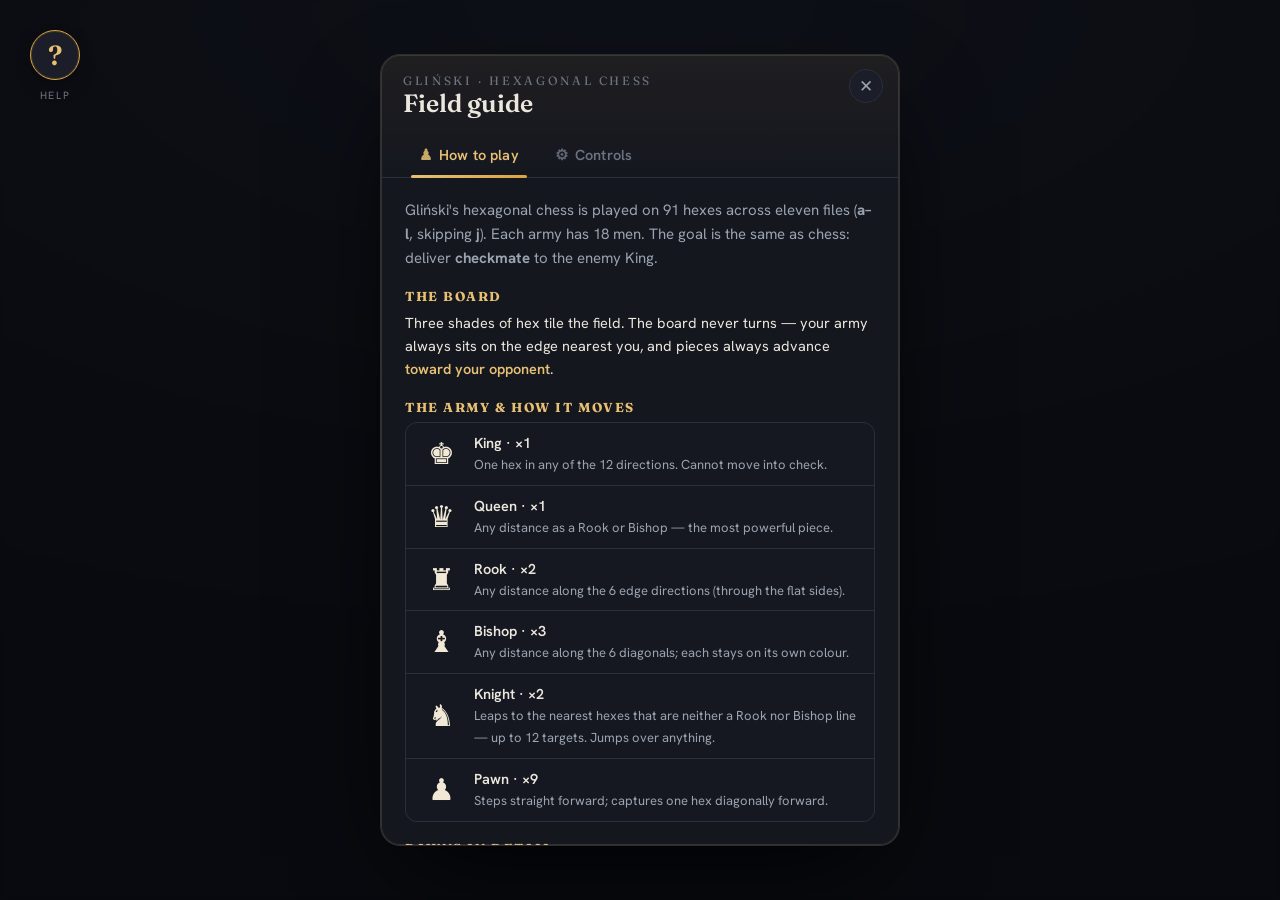
==== mockups/help.html @ 72e5f499 "Add in-app help: dual-facing "Field guide" with How-to-play & Controls A round brass "?" button in e" ====
<!DOCTYPE html>
<html lang="en">
<head>
<meta charset="utf-8">
<meta name="viewport" content="width=device-width, initial-scale=1">
<title>Hexagonal Chess — Help</title>
<link rel="preconnect" href="https://fonts.googleapis.com">
<link rel="preconnect" href="https://fonts.gstatic.com" crossorigin>
<link href="https://fonts.googleapis.com/css2?family=Fraunces:opsz,wght@9..144,400;9..144,500;9..144,600;9..144,700&family=Hanken+Grotesk:wght@400;500;600;700&display=swap" rel="stylesheet">
<style>
:root{
  --bg-0:#121319; --bg-1:#171922; --panel:#1b1e28; --panel-edge:#2a2f3d;
  --tone-0:#333b47; --tone-1:#465264; --tone-2:#5b6a80;
  --white:#f1e8d6; --white-edge:#3a3528; --black:#23262f; --black-edge:#aab3c4;
  --accent:#d9a441; --accent-soft:#e7c074; --capture:#e0685f; --move:#5fa8e0;
  --ink:#ece7dd; --ink-dim:#9aa3b0; --ink-faint:#6c7382;
}
*{box-sizing:border-box;margin:0;padding:0}
html,body{height:100%}
body{background:radial-gradient(120% 80% at 50% 0%, #1c1f2a 0%, var(--bg-0) 60%, #0d0e13 100%);
  color:var(--ink);font-family:"Hanken Grotesk",sans-serif;-webkit-font-smoothing:antialiased;overflow:hidden}
.scrim{position:absolute;inset:0;background:rgba(8,9,13,.62);backdrop-filter:blur(2px)}

/* ---------- help modal ---------- */
.helpmodal{position:absolute;left:50%;top:50%;transform:translate(-50%,-50%);
  width:520px;max-width:92vw;max-height:88vh;display:flex;flex-direction:column;
  background:rgba(22,24,32,.98);border:1px solid var(--panel-edge);border-radius:20px;
  box-shadow:0 40px 100px -30px #000,0 0 0 1px rgba(217,164,65,.18) inset;overflow:hidden}

/* header: title + tab strip + close */
.help-head{padding:18px 22px 0;position:relative;flex:none;
  border-bottom:1px solid var(--panel-edge);
  background:linear-gradient(180deg, rgba(217,164,65,.05), transparent)}
.help-eyebrow{font-family:"Fraunces",serif;font-size:12px;letter-spacing:.22em;text-transform:uppercase;
  color:var(--ink-faint)}
.help-title{font-family:"Fraunces",serif;font-size:25px;font-weight:600;margin-top:2px;line-height:1.1}
.help-close{position:absolute;top:14px;right:16px;width:34px;height:34px;border-radius:50%;
  background:var(--panel);border:1px solid var(--panel-edge);color:var(--ink-dim);
  font-size:17px;line-height:1;cursor:pointer;display:flex;align-items:center;justify-content:center}
.help-close:active{transform:translateY(1px)}

.tabs{display:flex;gap:4px;margin-top:16px}
.tab{position:relative;padding:11px 16px 13px;font-size:14.5px;font-weight:600;letter-spacing:.01em;
  color:var(--ink-faint);background:transparent;border:none;cursor:pointer;font-family:inherit}
.tab .ic{margin-right:7px;opacity:.85}
.tab:hover{color:var(--ink-dim)}
.tab.act{color:var(--accent-soft)}
.tab.act::after{content:"";position:absolute;left:8px;right:8px;bottom:-1px;height:2.5px;border-radius:2px;
  background:linear-gradient(90deg,var(--accent-soft),var(--accent))}

/* scrolling body */
.help-body{padding:20px 24px 24px;overflow:auto;flex:1 1 auto}
.panel[hidden]{display:none}

.sec{margin-bottom:18px}
.sec:last-child{margin-bottom:2px}
.sec h3{font-family:"Fraunces",serif;font-size:13px;letter-spacing:.12em;text-transform:uppercase;
  color:var(--accent-soft);margin-bottom:7px}
.sec p{font-size:14.5px;line-height:1.62;color:var(--ink);margin-bottom:7px}
.sec p:last-child{margin-bottom:0}
.sec b{color:var(--accent-soft);font-weight:600}
.lead{font-size:15px;line-height:1.6;color:var(--ink-dim);margin-bottom:18px}

/* piece-movement table */
.moves{display:flex;flex-direction:column;gap:1px;background:var(--panel-edge);
  border:1px solid var(--panel-edge);border-radius:12px;overflow:hidden}
.mv{display:grid;grid-template-columns:42px 1fr;gap:12px;align-items:center;
  padding:10px 14px;background:rgba(22,24,32,.97)}
.mv .pc{font-family:"Segoe UI Symbol","Apple Symbols","Noto Sans Symbols2",sans-serif;
  font-size:30px;line-height:1;color:var(--white);text-align:center}
.mv .nm{font-weight:600;font-size:14.5px;color:var(--ink);display:block;margin-bottom:1px}
.mv .ds{font-size:13px;line-height:1.45;color:var(--ink-dim)}

/* control rows */
.ctrls{display:flex;flex-direction:column;gap:9px}
.ctrl{display:grid;grid-template-columns:34px 1fr;gap:12px;align-items:start}
.ctrl .ico{font-size:19px;line-height:1.3;text-align:center}
.ctrl .nm{font-weight:600;color:var(--ink)}
.ctrl .ds{font-size:13.5px;line-height:1.5;color:var(--ink-dim);margin-top:1px}

/* inline legend swatches */
.sw{display:inline-block;width:13px;height:13px;border-radius:50%;vertical-align:-1px;margin:0 2px}
.sw.move{background:var(--move)}
.sw.cap{border:2.5px solid var(--capture)}

.callout{margin-top:6px;padding:11px 14px;border-radius:11px;
  background:linear-gradient(180deg, rgba(217,164,65,.08), rgba(217,164,65,.02));
  border:1px solid rgba(217,164,65,.28);font-size:13.5px;line-height:1.55;color:var(--ink-dim)}
.callout b{color:var(--accent-soft)}

/* a "which setting controls this" pill */
.tag{display:inline-flex;align-items:center;gap:4px;font-size:11px;font-weight:600;letter-spacing:.03em;
  color:var(--accent-soft);background:rgba(217,164,65,.1);border:1px solid rgba(217,164,65,.3);
  border-radius:999px;padding:2px 9px;white-space:nowrap;vertical-align:1px}
.tag::before{content:"⚙";font-size:10px;opacity:.8}
.tag.off{color:var(--ink-dim);background:rgba(255,255,255,.03);border-color:var(--panel-edge)}

/* outcome / draw definition list */
.dl{display:flex;flex-direction:column;gap:13px}
.dt{display:flex;align-items:center;gap:9px;flex-wrap:wrap;margin-bottom:3px}
.dt .nm{font-weight:600;font-size:14.5px;color:var(--ink)}
.dd{font-size:13.7px;line-height:1.55;color:var(--ink-dim)}
.dd b{color:var(--accent-soft);font-weight:600}
.score{font-variant-numeric:tabular-nums}

/* the help-trigger indicator (lives in each player console, shown here for reference) */
.help-trigger{position:absolute;top:30px;left:30px;display:flex;flex-direction:column;align-items:center;gap:8px}
.qmark{width:50px;height:50px;border-radius:50%;background:var(--panel);border:1.5px solid var(--accent);
  color:var(--accent-soft);font-family:"Fraunces",serif;font-size:27px;font-weight:600;line-height:1;
  display:flex;align-items:center;justify-content:center;cursor:pointer;
  box-shadow:0 0 0 1px rgba(217,164,65,.16) inset,0 8px 24px -12px #000;animation:halo 2.6s ease-in-out infinite}
@keyframes halo{0%,100%{box-shadow:0 0 0 1px rgba(217,164,65,.16) inset,0 8px 24px -12px #000,0 0 0 0 rgba(217,164,65,.0)}
  50%{box-shadow:0 0 0 1px rgba(217,164,65,.16) inset,0 8px 24px -12px #000,0 0 0 7px rgba(217,164,65,.06)}}
.help-trigger .cap{font-size:10.5px;letter-spacing:.16em;text-transform:uppercase;color:var(--ink-faint)}
</style>
</head>
<body>
<div class="scrim"></div>

<!-- the trigger as it appears in each player's console -->
<div class="help-trigger" title="Help"><div class="qmark">?</div><div class="cap">Help</div></div>

<div class="helpmodal">
  <div class="help-head">
    <div class="help-eyebrow">Gliński · Hexagonal Chess</div>
    <div class="help-title">Field guide</div>
    <button class="help-close" aria-label="Close">✕</button>
    <div class="tabs">
      <button class="tab act" data-tab="howto"><span class="ic">♟</span>How to play</button>
      <button class="tab" data-tab="controls"><span class="ic">⚙</span>Controls</button>
    </div>
  </div>

  <!-- HOW TO PLAY -->
  <div class="help-body panel" data-panel="howto">
    <p class="lead">Gliński's hexagonal chess is played on 91 hexes across eleven files
      (<b>a–l</b>, skipping <b>j</b>). Each army has 18 men. The goal is the same as
      chess: deliver <b>checkmate</b> to the enemy King.</p>

    <div class="sec">
      <h3>The board</h3>
      <p>Three shades of hex tile the field. The board never turns — your army always
        sits on the edge nearest you, and pieces always advance <b>toward your opponent</b>.</p>
    </div>

    <div class="sec">
      <h3>The army &amp; how it moves</h3>
      <div class="moves">
        <div class="mv"><div class="pc">♚</div><div><span class="nm">King · ×1</span>
          <span class="ds">One hex in any of the 12 directions. Cannot move into check.</span></div></div>
        <div class="mv"><div class="pc">♛</div><div><span class="nm">Queen · ×1</span>
          <span class="ds">Any distance as a Rook or Bishop — the most powerful piece.</span></div></div>
        <div class="mv"><div class="pc">♜</div><div><span class="nm">Rook · ×2</span>
          <span class="ds">Any distance along the 6 edge directions (through the flat sides).</span></div></div>
        <div class="mv"><div class="pc">♝</div><div><span class="nm">Bishop · ×3</span>
          <span class="ds">Any distance along the 6 diagonals; each stays on its own colour.</span></div></div>
        <div class="mv"><div class="pc">♞</div><div><span class="nm">Knight · ×2</span>
          <span class="ds">Leaps to the nearest hexes that are neither a Rook nor Bishop line — up to 12 targets. Jumps over anything.</span></div></div>
        <div class="mv"><div class="pc">♟</div><div><span class="nm">Pawn · ×9</span>
          <span class="ds">Steps straight forward; captures one hex diagonally forward.</span></div></div>
      </div>
    </div>

    <div class="sec">
      <h3>Pawns in detail</h3>
      <p>Each of the nine pawns may step <b>two hexes</b> on its first move, and captures
        only on the two forward-diagonal hexes. <b>En passant</b> applies. A pawn reaching
        the far edge of its file <b>promotes</b> to Queen, Rook, Bishop, or Knight.</p>
    </div>

    <div class="sec">
      <h3>Check &amp; checkmate</h3>
      <p>A King attacked by an enemy piece is in <b>check</b> and must be made safe on the
        very next move — by moving the King, blocking the line, or capturing the attacker.
        If no legal move ends the check it is <b>checkmate</b> and that player loses the game.
        There is <b>no castling</b> in Gliński's chess.</p>
      <div class="callout">After every move the app looks at the player about to move and asks
        two questions: <b>are they in check?</b> and <b>do they have any legal reply?</b> Those
        two answers decide check, checkmate, and stalemate below.</div>
    </div>

    <div class="sec">
      <h3>Stalemate</h3>
      <p>If the player to move is <b>not in check</b> but has <b>no legal move at all</b>, the
        position is <b>stalemate</b>. Unlike ordinary chess, Gliński's rules treat it as a
        near-win rather than a plain draw — and you can choose which:</p>
      <div class="dl">
        <div>
          <div class="dt"><span class="nm">Gliński scoring</span>
            <span class="tag">Settings ▸ Stalemate scoring ▸ Gliński ¾–¼</span></div>
          <div class="dd">The player who delivered the stalemate scores <b class="score">¾</b> of a
            point; the stalemated player scores <b class="score">¼</b>. This is the default.</div>
        </div>
        <div>
          <div class="dt"><span class="nm">Plain draw</span>
            <span class="tag">Settings ▸ Stalemate scoring ▸ Draw</span></div>
          <div class="dd">Stalemate counts as an ordinary <b class="score">½–½</b> draw, as in
            standard chess.</div>
        </div>
      </div>
    </div>

    <div class="sec">
      <h3>Draws</h3>
      <p>A game can also be drawn in three ways. The two automatic conditions are each
        <b>switched on by default</b> but can be turned off in Settings — when a check is off,
        the app never declares that draw, and play simply continues.</p>
      <div class="dl">
        <div>
          <div class="dt"><span class="nm">Threefold repetition</span>
            <span class="tag">Settings ▸ Threefold repetition</span></div>
          <div class="dd">If the <b>exact same position</b> occurs three times — the same pieces
            on the same hexes, the same player to move, <b>and</b> the same en-passant
            possibility — the game is drawn. Turn the toggle off to disable the check entirely.</div>
        </div>
        <div>
          <div class="dt"><span class="nm">50-move rule</span>
            <span class="tag">Settings ▸ 50-move rule</span></div>
          <div class="dd">If <b>50 moves by each side</b> (100 plies) pass with <b>no capture and
            no pawn move</b>, the game is drawn. The counter resets to zero the instant any pawn
            advances or any piece is captured. Turn the toggle off to disable it.</div>
        </div>
        <div>
          <div class="dt"><span class="nm">Agreement</span>
            <span class="tag">Settings ▸ Request / Accept Draw</span></div>
          <div class="dd">Either player may offer a draw with the <b>🤝 Draw</b> button; the game
            is drawn if the opponent accepts. Disable this toggle to hide the offer flow.</div>
        </div>
      </div>
      <div class="callout">There is <b>no</b> automatic insufficient-material or dead-position
        draw — a King-vs-King ending is settled by agreement or by the 50-move rule.</div>
    </div>

    <div class="sec">
      <h3>Resigning</h3>
      <p>At any time a player may concede with the <b>🏳️ Resign</b> button, awarding the full
        point and the game to their opponent.</p>
    </div>
  </div>

  <!-- CONTROLS -->
  <div class="help-body panel" data-panel="controls" hidden>
    <p class="lead">One board, two players, one device. Each side has its own console on
      the edge nearest them — the board stays put while you both read it right-side-up.</p>

    <div class="sec">
      <h3>Making a move</h3>
      <div class="ctrls">
        <div class="ctrl"><div class="ico">☝︎</div><div><span class="nm">Tap a piece</span>
          <div class="ds">Legal destinations light up: <span class="sw move"></span> a quiet move,
            <span class="sw cap"></span> a capture. Tap the piece again to deselect.</div></div></div>
        <div class="ctrl"><div class="ico">⬡</div><div><span class="nm">Tap a target</span>
          <div class="ds">The piece glides there. Captures, en passant, and promotion are all handled for you.</div></div></div>
        <div class="ctrl"><div class="ico">♛</div><div><span class="nm">First move claims White</span>
          <div class="ds">Whoever moves first plays White; the opponent's army recolours to Black.</div></div></div>
      </div>
    </div>

    <div class="sec">
      <h3>The buttons</h3>
      <div class="ctrls">
        <div class="ctrl"><div class="ico">↩️</div><div><span class="nm">Undo</span>
          <div class="ds">Open the move history and request a rewind to any earlier point.</div></div></div>
        <div class="ctrl"><div class="ico">🤝</div><div><span class="nm">Draw</span>
          <div class="ds">Offer a draw; your opponent accepts or declines on their side.</div></div></div>
        <div class="ctrl"><div class="ico">🔄</div><div><span class="nm">Flip</span>
          <div class="ds">Rotate the whole view 180° — handy when one person plays both sides.</div></div></div>
        <div class="ctrl"><div class="ico">⚙️</div><div><span class="nm">Settings</span>
          <div class="ds">Rules, theme, coordinate labels, and sound. The panel faces whoever opened it.</div></div></div>
        <div class="ctrl"><div class="ico">🏳️</div><div><span class="nm">Resign</span>
          <div class="ds">Concede the game and award the win to your opponent.</div></div></div>
        <div class="ctrl"><div class="ico">🔇</div><div><span class="nm">Mute</span>
          <div class="ds">Silence move and capture sounds.</div></div></div>
      </div>
    </div>

    <div class="sec">
      <h3>Score &amp; captures</h3>
      <p>Tap your <b>score card</b> to pop out the pieces you've captured and your material
        lead. The big number is games won in this match.</p>
      <div class="callout"><b>Tip:</b> the brass highlight trails the last move, and the King's
        hex glows red when it's in check.</div>
    </div>
  </div>
</div>

<script>
document.querySelectorAll('.tab').forEach(t=>t.addEventListener('click',()=>{
  document.querySelectorAll('.tab').forEach(x=>x.classList.toggle('act',x===t));
  const id=t.dataset.tab;
  document.querySelectorAll('.panel').forEach(p=>p.hidden=p.dataset.panel!==id);
}));
</script>
</body>
</html>
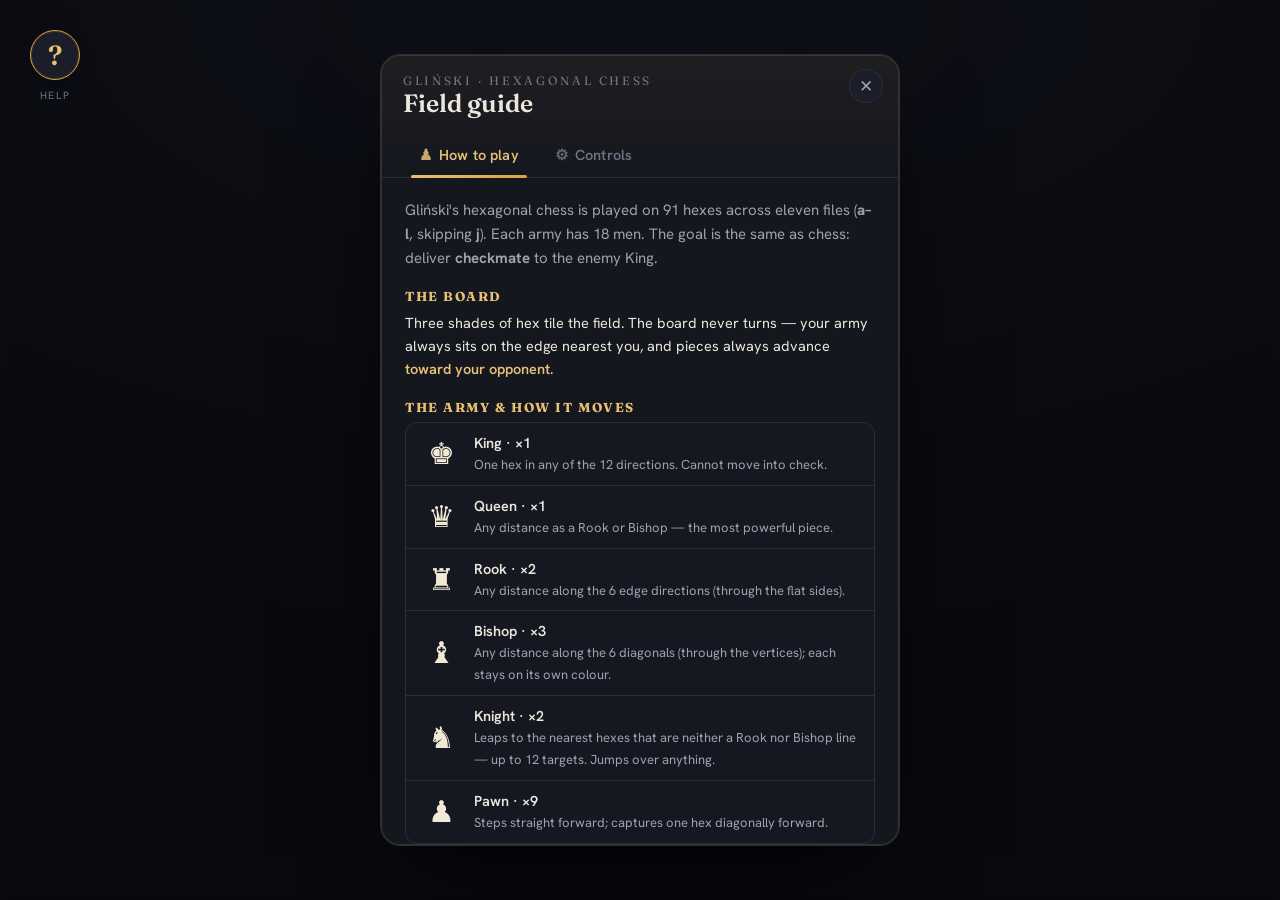
==== commit 041801f2: "Help: clarify bishop moves through the vertices Co-Authored-By: Claude Sonnet 4.6 <noreply@anthropic" ====
--- a/mockups/help.html
+++ b/mockups/help.html
@@ -80,7 +80,7 @@
 
 /* inline legend swatches */
 .sw{display:inline-block;width:13px;height:13px;border-radius:50%;vertical-align:-1px;margin:0 2px}
-.sw.move{background:var(--move)}
+.sw.move{border:2.5px solid var(--move)}
 .sw.cap{border:2.5px solid var(--capture)}
 
 .callout{margin-top:6px;padding:11px 14px;border-radius:11px;
@@ -153,7 +153,7 @@
         <div class="mv"><div class="pc">♜</div><div><span class="nm">Rook · ×2</span>
           <span class="ds">Any distance along the 6 edge directions (through the flat sides).</span></div></div>
         <div class="mv"><div class="pc">♝</div><div><span class="nm">Bishop · ×3</span>
-          <span class="ds">Any distance along the 6 diagonals; each stays on its own colour.</span></div></div>
+          <span class="ds">Any distance along the 6 diagonals (through the vertices); each stays on its own colour.</span></div></div>
         <div class="mv"><div class="pc">♞</div><div><span class="nm">Knight · ×2</span>
           <span class="ds">Leaps to the nearest hexes that are neither a Rook nor Bishop line — up to 12 targets. Jumps over anything.</span></div></div>
         <div class="mv"><div class="pc">♟</div><div><span class="nm">Pawn · ×9</span>
@@ -246,12 +246,12 @@
     <div class="sec">
       <h3>Making a move</h3>
       <div class="ctrls">
-        <div class="ctrl"><div class="ico">☝︎</div><div><span class="nm">Tap a piece</span>
+        <div class="ctrl"><div class="ico">👆</div><div><span class="nm">Tap a piece</span>
           <div class="ds">Legal destinations light up: <span class="sw move"></span> a quiet move,
             <span class="sw cap"></span> a capture. Tap the piece again to deselect.</div></div></div>
-        <div class="ctrl"><div class="ico">⬡</div><div><span class="nm">Tap a target</span>
+        <div class="ctrl"><div class="ico">🎯</div><div><span class="nm">Tap a target</span>
           <div class="ds">The piece glides there. Captures, en passant, and promotion are all handled for you.</div></div></div>
-        <div class="ctrl"><div class="ico">♛</div><div><span class="nm">First move claims White</span>
+        <div class="ctrl"><div class="ico">⚪</div><div><span class="nm">First move claims White</span>
           <div class="ds">Whoever moves first plays White; the opponent's army recolours to Black.</div></div></div>
       </div>
     </div>
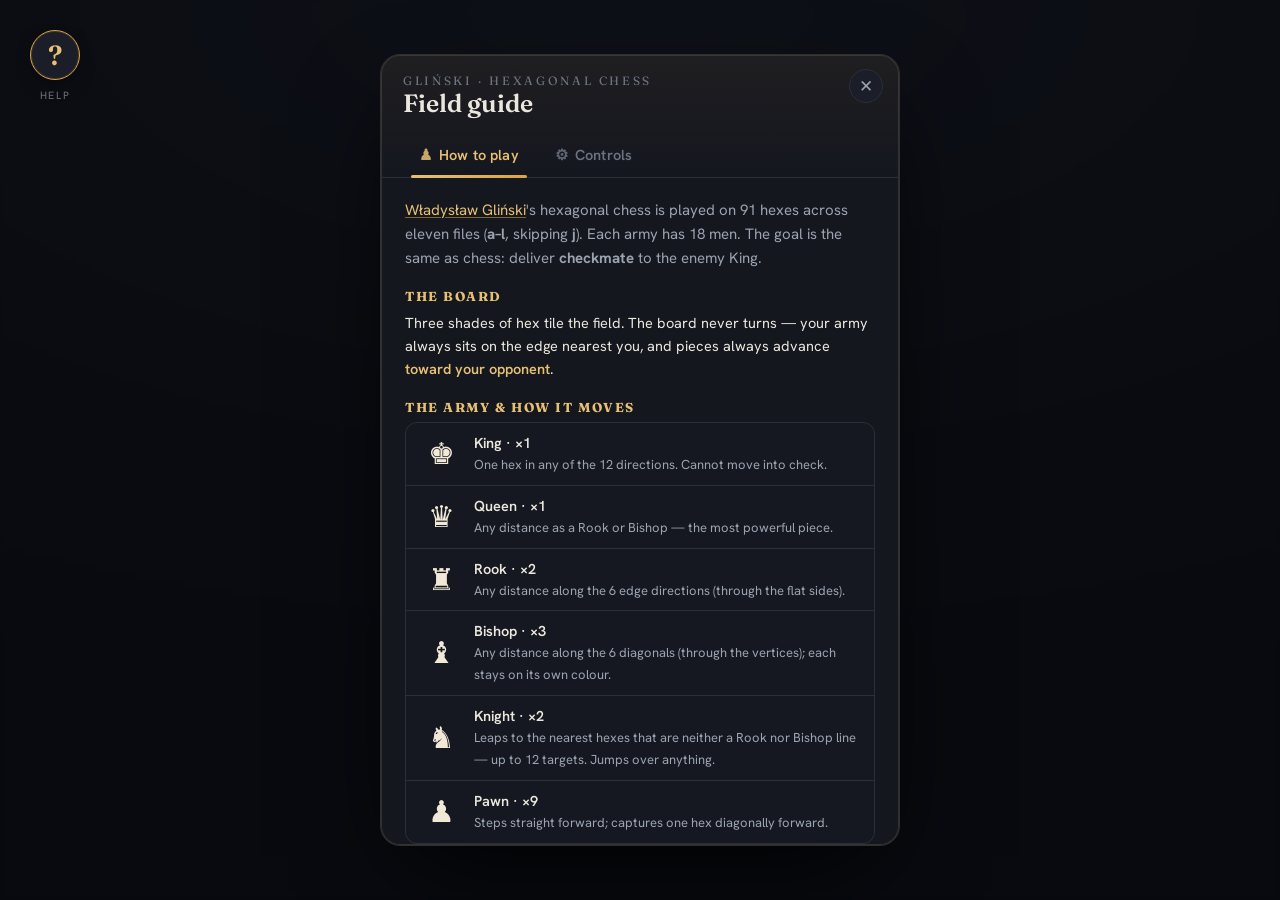
==== commit fc071c86: "Help: open "How to play" with Władysław Gliński's linked full name Use the inventor's full name at t" ====
--- a/mockups/help.html
+++ b/mockups/help.html
@@ -60,6 +60,8 @@
 .sec p:last-child{margin-bottom:0}
 .sec b{color:var(--accent-soft);font-weight:600}
 .lead{font-size:15px;line-height:1.6;color:var(--ink-dim);margin-bottom:18px}
+.helpmodal a{color:var(--accent-soft);text-decoration:underline;text-underline-offset:2px;
+  text-decoration-color:color-mix(in srgb, var(--accent) 55%, transparent)}
 
 /* piece-movement table */
 .moves{display:flex;flex-direction:column;gap:1px;background:var(--panel-edge);
@@ -133,7 +135,7 @@
 
   <!-- HOW TO PLAY -->
   <div class="help-body panel" data-panel="howto">
-    <p class="lead">Gliński's hexagonal chess is played on 91 hexes across eleven files
+    <p class="lead"><a href="https://en.wikipedia.org/wiki/Hexagonal_chess#Gli%C5%84ski's_hexagonal_chess" target="_blank" rel="noopener noreferrer">Władysław Gliński</a>'s hexagonal chess is played on 91 hexes across eleven files
       (<b>a–l</b>, skipping <b>j</b>). Each army has 18 men. The goal is the same as
       chess: deliver <b>checkmate</b> to the enemy King.</p>
 
